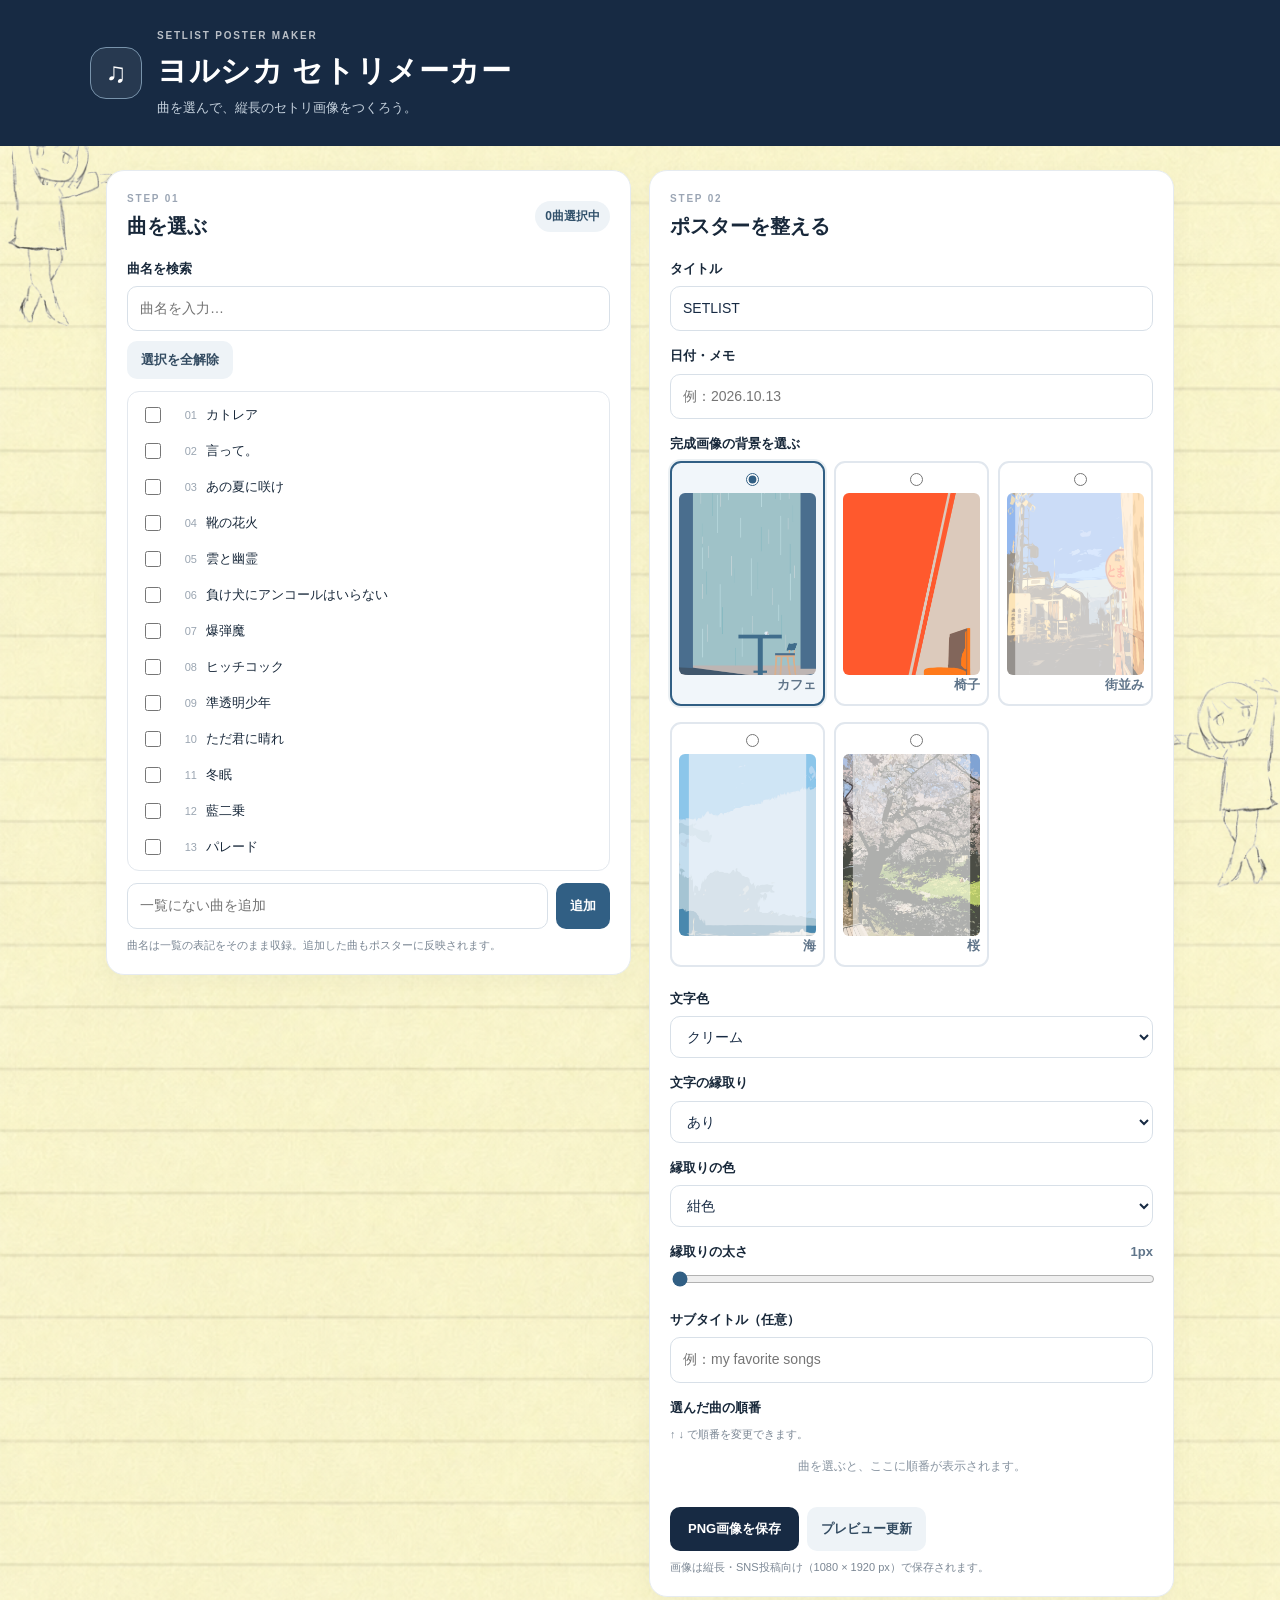
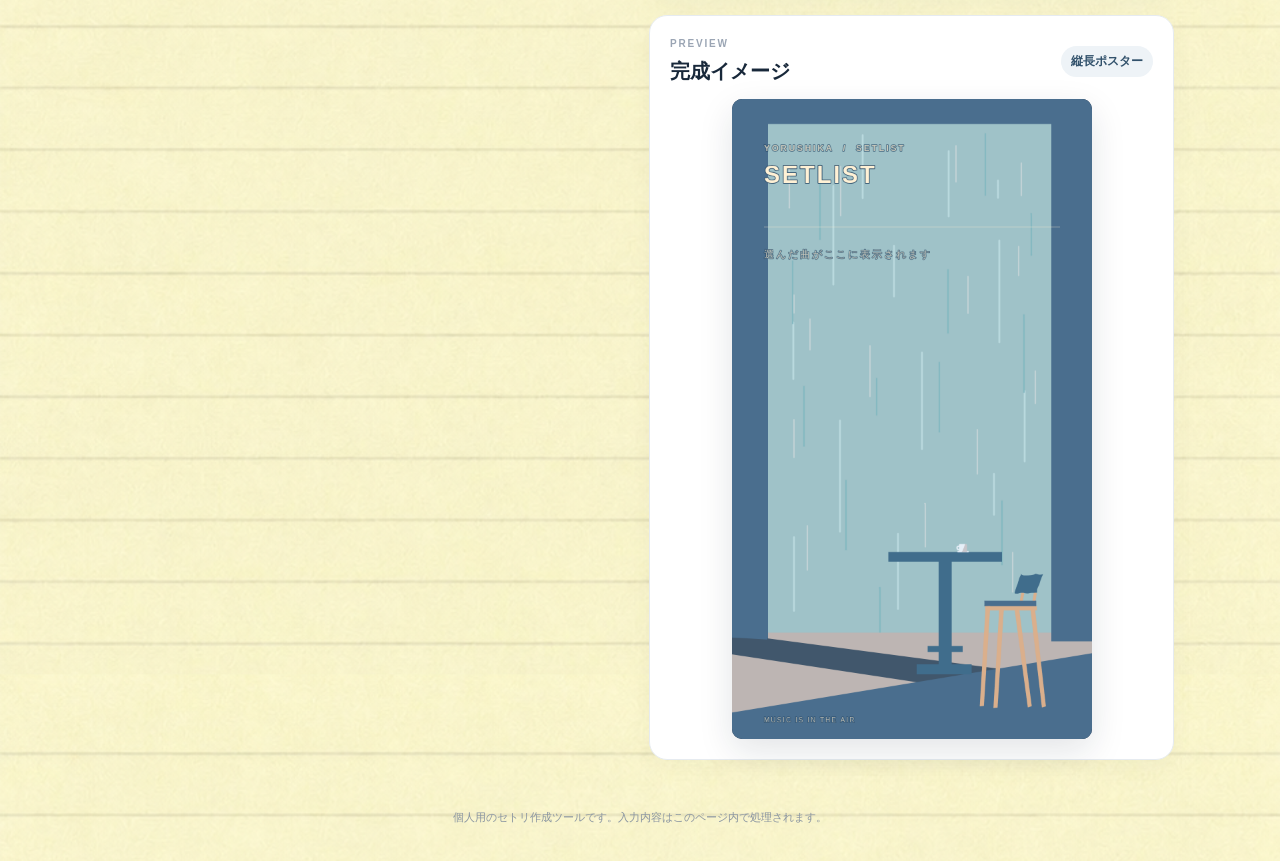
==== index.html @ e135fb24 "Add files via upload" ====
<!doctype html>
<html lang="ja">
<head>
<meta charset="utf-8">
<meta name="viewport" content="width=device-width, initial-scale=1">
<meta name="theme-color" content="#172a43">
<title>ヨルシカ セトリメーカー</title>
<link rel="stylesheet" href="style.css">
</head>
<body>
<header class="top">
  <div class="brandmark">♫</div>
  <div><p class="eyebrow">SETLIST POSTER MAKER</p><h1>ヨルシカ セトリメーカー</h1><p class="sub">曲を選んで、縦長のセトリ画像をつくろう。</p></div>
</header>
<main>
  <section class="panel songs-panel">
    <div class="section-head"><div><p class="eyebrow">STEP 01</p><h2>曲を選ぶ</h2></div><span id="countBadge" class="count">0曲選択中</span></div>
    <label class="search-label" for="search">曲名を検索</label>
    <input id="search" type="search" placeholder="曲名を入力…" autocomplete="off">
    <div class="quick-actions"><button id="clearAll" class="btn light">選択を全解除</button></div>
    <div id="songList" class="song-list" aria-label="曲一覧"></div>
    <div class="add-row"><input id="customSong" type="text" placeholder="一覧にない曲を追加"><button id="addSong" class="btn">追加</button></div>
    <p class="hint">曲名は一覧の表記をそのまま収録。追加した曲もポスターに反映されます。</p>
  </section>

  <section class="panel editor-panel">
    <div class="section-head"><div><p class="eyebrow">STEP 02</p><h2>ポスターを整える</h2></div></div>
    <div class="field"><label for="posterTitle">タイトル</label><input id="posterTitle" type="text" value="SETLIST"></div>
    <div class="field"><label for="posterDate">日付・メモ</label><input id="posterDate" type="text" placeholder="例：2026.10.13"></div>
    <div class="field"><label>完成画像の背景を選ぶ</label><div class="background-options" id="backgroundOptions">
      <label class="background-option selected"><input type="radio" name="posterBackground" value="cafe" checked><img src="bg-cafe.png" alt="カフェの背景"><span>カフェ</span></label>
      <label class="background-option"><input type="radio" name="posterBackground" value="chair"><img src="bg-chair.png" alt="椅子の背景"><span>椅子</span></label>
      <label class="background-option"><input type="radio" name="posterBackground" value="town"><img src="bg-town.png" alt="街並みの背景"><span>街並み</span></label>
      <label class="background-option"><input type="radio" name="posterBackground" value="sea"><img src="bg-sea.png" alt="海の背景"><span>海</span></label>
      <label class="background-option"><input type="radio" name="posterBackground" value="sakura"><img src="bg-sakura.png" alt="桜の背景"><span>桜</span></label>
    </div></div>
    <div class="field"><label for="textColor">文字色</label><select id="textColor"><option value="dark">濃紺</option><option value="light">白</option><option value="cream" selected>クリーム</option><option value="pink">淡いピンク</option></select></div>
    <div class="field"><label for="outlineEnabled">文字の縁取り</label><select id="outlineEnabled"><option value="on" selected>あり</option><option value="off">なし</option></select></div>
    <div class="field"><label for="outlineColor">縁取りの色</label><select id="outlineColor"><option value="navy" selected>紺色</option><option value="white">白</option><option value="black">黒</option></select></div>
    <div class="field"><label for="outlineWidth">縁取りの太さ <span id="outlineWidthValue">1px</span></label><input id="outlineWidth" type="range" min="1" max="5" step="1" value="1"></div>
    <div class="field"><label for="subtitle">サブタイトル（任意）</label><input id="subtitle" type="text" placeholder="例：my favorite songs"></div>
    <div class="field"><label>選んだ曲の順番</label><p class="hint">↑ ↓ で順番を変更できます。</p><div id="selectedList" class="selected-list"></div></div>
    <div class="export-row"><button id="download" class="btn primary">PNG画像を保存</button><button id="refresh" class="btn light">プレビュー更新</button></div>
    <p class="hint">画像は縦長・SNS投稿向け（1080 × 1920 px）で保存されます。</p>
  </section>

  <section class="preview-section">
    <div class="preview-heading"><div><p class="eyebrow">PREVIEW</p><h2>完成イメージ</h2></div><span class="preview-note">縦長ポスター</span></div>
    <div class="poster-wrap"><canvas id="poster" width="540" height="960" aria-label="セトリポスターのプレビュー"></canvas></div>
  </section>
</main>
<footer>個人用のセトリ作成ツールです。入力内容はこのページ内で処理されます。</footer>
<script src="app.js"></script>
</body>
</html>
---- style.css ----
*{box-sizing:border-box} :root{color-scheme:light;--ink:#18283a;--muted:#6d7887;--line:#e1e7ee;--paper:#fff;--accent:#315f84;--soft:#f2f6f9}body{margin:0;background:#f7f3d8 url("notebook-background.png") center top / 100% auto repeat-y;color:var(--ink);font-family:-apple-system,BlinkMacSystemFont,"Segoe UI","Noto Sans JP",sans-serif;line-height:1.55}body::before{content:"";position:fixed;top:108px;left:0;width:clamp(76px,12vw,132px);aspect-ratio:576/995;background:url("ite-l-top-left.png") left top/100% auto no-repeat;opacity:.78;pointer-events:none;z-index:0}body::after{content:"";position:fixed;right:0;bottom:0;width:clamp(76px,12vw,132px);aspect-ratio:576/995;background:url("ite-r-bottom-right.png") right bottom/100% auto no-repeat;opacity:.78;pointer-events:none;z-index:0}body>.top,body>main,body>footer{position:relative;z-index:1}.top{display:flex;align-items:center;gap:15px;padding:28px max(20px,calc((100vw - 1100px)/2));background:#172a43;color:#fff}.brandmark{display:grid;place-items:center;width:52px;height:52px;flex:none;border:1px solid #7893ab;border-radius:16px;font-size:28px;background:#ffffff12}.eyebrow{font-size:10px;letter-spacing:.18em;font-weight:800;margin:0 0 4px;opacity:.7}.top h1{font-size:clamp(20px,4vw,30px);margin:0;letter-spacing:.02em}.sub{margin:4px 0 0;color:#c7d3df;font-size:13px}main{max-width:1100px;margin:24px auto;padding:0 16px;display:grid;grid-template-columns:minmax(0,1fr) minmax(0,1fr);gap:18px;align-items:start}.panel,.preview-section{background:#fff;border:1px solid #e6ebf0;border-radius:18px;padding:20px;box-shadow:0 6px 24px #1a35500a}.songs-panel{grid-row:span 2}.section-head,.preview-heading{display:flex;justify-content:space-between;align-items:center;gap:10px;margin-bottom:17px}.section-head h2,.preview-heading h2{font-size:20px;margin:0}.section-head .eyebrow,.preview-heading .eyebrow{color:#718095}.count,.preview-note{background:#eef3f7;color:#31516b;border-radius:999px;padding:6px 10px;font-size:12px;font-weight:700;white-space:nowrap}.search-label,.field label{display:block;font-size:13px;font-weight:700;margin:0 0 7px}.field{margin-bottom:15px}.field input,.field select,.search-label+input,.add-row input{width:100%;min-width:0;padding:11px 12px;border:1px solid #d8e0e8;border-radius:10px;background:#fff;color:#172a43;font:inherit;font-size:14px;outline:none}.field input:focus,.field select:focus,input:focus{border-color:#6c94b5;box-shadow:0 0 0 3px #5c8db51a}.quick-actions{display:flex;gap:8px;margin:10px 0 12px}.btn{border:0;border-radius:10px;background:#315f84;color:#fff;padding:10px 14px;font-weight:750;font-size:13px;cursor:pointer;transition:transform .12s,opacity .12s}.btn:hover{opacity:.88}.btn:active{transform:scale(.98)}.btn.light{background:#eef3f7;color:#334b61}.btn.primary{background:#172a43;padding:13px 18px}.song-list{height:480px;overflow:auto;border:1px solid #e3e8ee;border-radius:12px;padding:5px}.song-item{display:flex;align-items:center;gap:9px;padding:7px 8px;border-radius:8px;font-size:13px}.song-item:hover{background:#f5f8fa}.song-item input{accent-color:#315f84;width:16px;height:16px;flex:none}.song-item .num{color:#9aa5b1;font-size:11px;min-width:24px;text-align:right;font-variant-numeric:tabular-nums}.song-item .name{overflow-wrap:anywhere}.add-row{display:flex;gap:8px;margin-top:12px}.add-row input{flex:1}.hint{color:#7b8794;font-size:11px;margin:8px 0 0}.two-col{display:grid;grid-template-columns:1fr 1fr;gap:12px}.field input[type=range]{padding:0;accent-color:#315f84;box-shadow:none;border:0}.field label span{float:right;color:#60758a;font-weight:600}.selected-list{display:flex;flex-direction:column;gap:6px;max-height:290px;overflow:auto}.selected-item{display:flex;align-items:center;gap:7px;border:1px solid #e4e9ef;border-radius:9px;padding:7px 8px;font-size:12px}.selected-item .selected-name{flex:1;min-width:0;overflow-wrap:anywhere}.selected-item .move{border:0;background:#eef3f7;color:#36526b;border-radius:6px;padding:4px 7px;cursor:pointer}.selected-item .remove{border:0;background:#fff0f0;color:#9a4141;border-radius:6px;padding:4px 7px;cursor:pointer}.empty{padding:14px;text-align:center;color:#8793a0;font-size:12px}.export-row{display:flex;gap:8px;flex-wrap:wrap;margin-top:18px}.preview-section{grid-column:2}.preview-heading{margin-bottom:12px}.poster-wrap{max-width:360px;margin:0 auto;border-radius:10px;overflow:hidden;box-shadow:0 12px 35px #0d20301e;background:#182a41}.poster-wrap canvas{display:block;width:100%;height:auto}footer{text-align:center;padding:25px 16px 35px;color:#8a95a1;font-size:11px}@media(max-width:760px){.top{padding:22px 18px}.brandmark{width:44px;height:44px;border-radius:13px}main{grid-template-columns:1fr;margin:14px auto;padding:0 10px;gap:12px}.songs-panel{grid-row:auto}.preview-section{grid-column:1;grid-row:auto}.panel,.preview-section{padding:16px;border-radius:15px}.song-list{height:390px}.two-col{gap:8px}.section-head h2,.preview-heading h2{font-size:18px}.poster-wrap{max-width:330px}}@media(min-width:761px){.songs-panel{position:relative}}.background-options{display:grid;grid-template-columns:repeat(3,minmax(0,1fr));gap:9px}.background-option{display:flex;flex-direction:column;gap:7px;align-items:center;padding:7px;border:2px solid #e1e7ee;border-radius:11px;background:#fff;cursor:pointer;font-size:12px;font-weight:700;color:#41566a}.background-option.selected{border-color:#315f84;background:#f1f6fa;box-shadow:0 0 0 2px #315f8418}.background-option input{accent-color:#315f84}.background-option img{display:block;width:100%;aspect-ratio:3/4;object-fit:cover;border-radius:6px}.background-option span{padding-bottom:2px}@media(max-width:420px){.background-options{grid-template-columns:repeat(2,minmax(0,1fr))}}
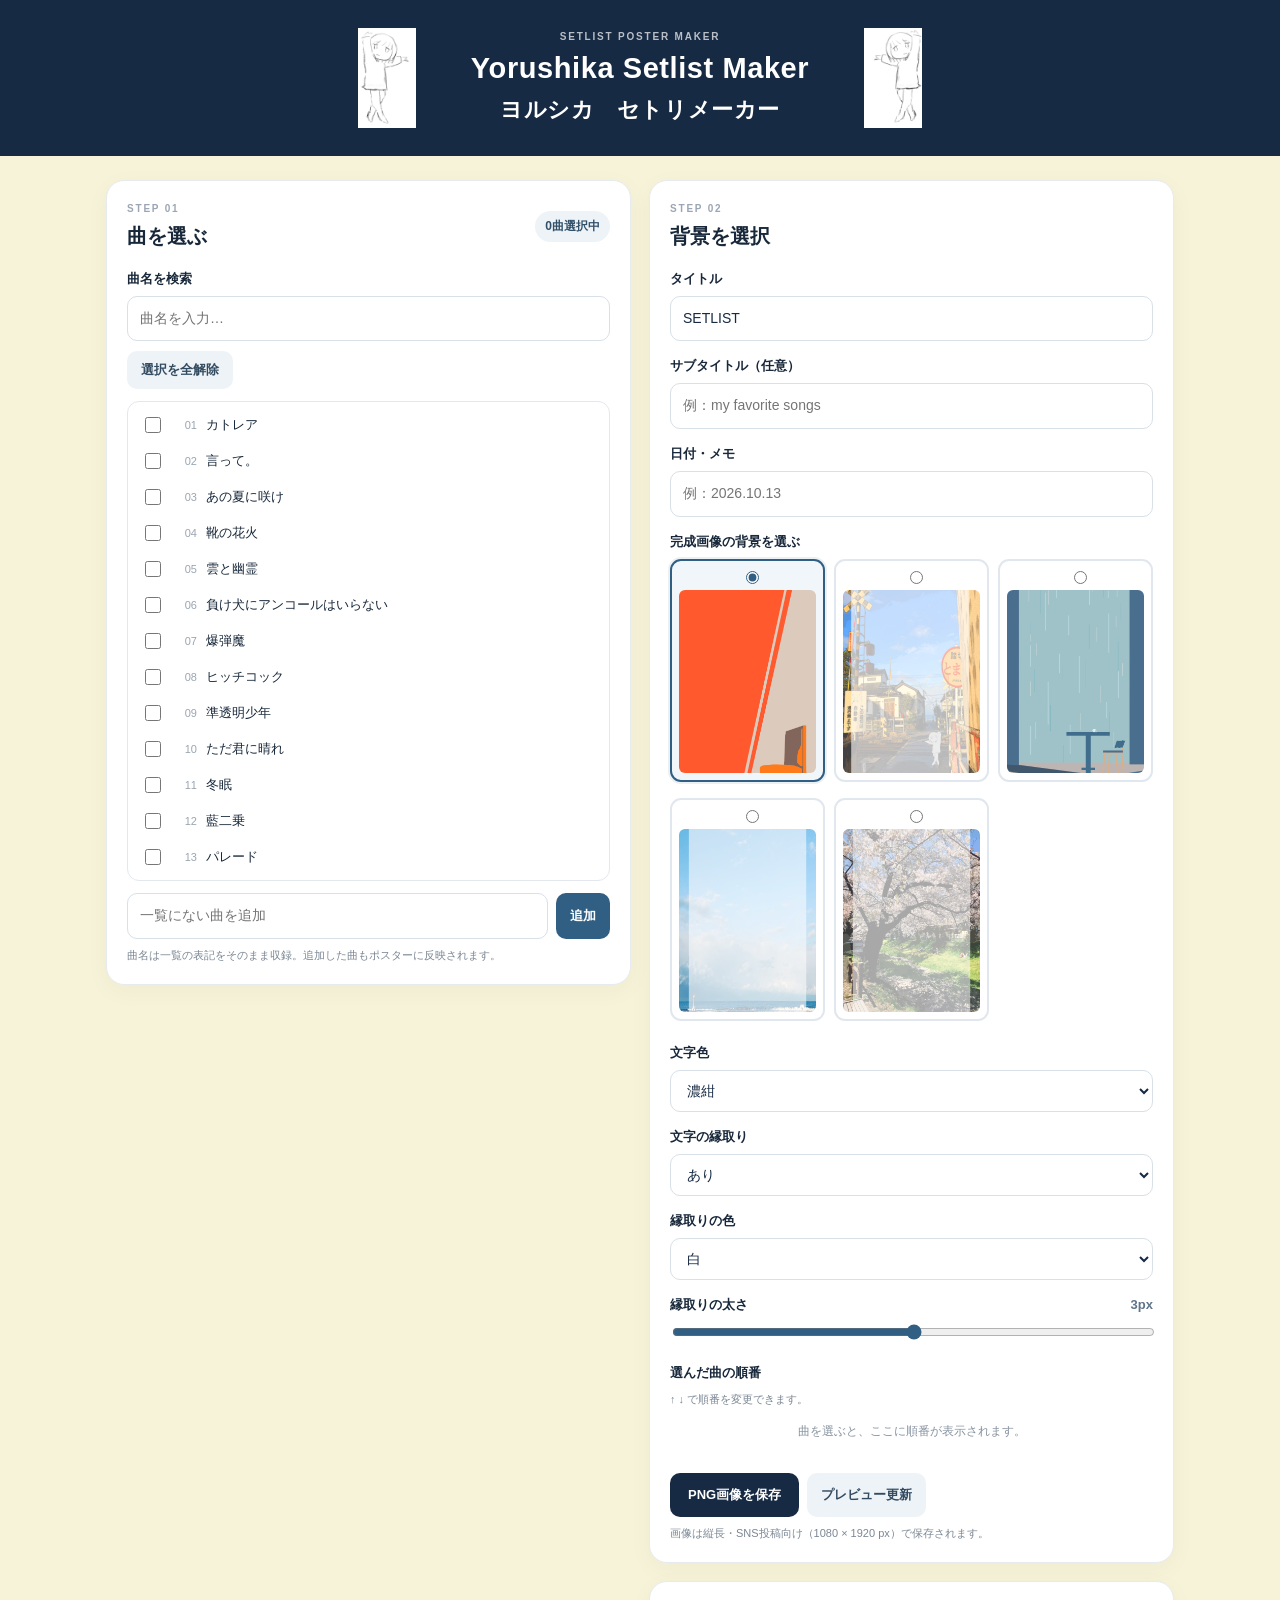
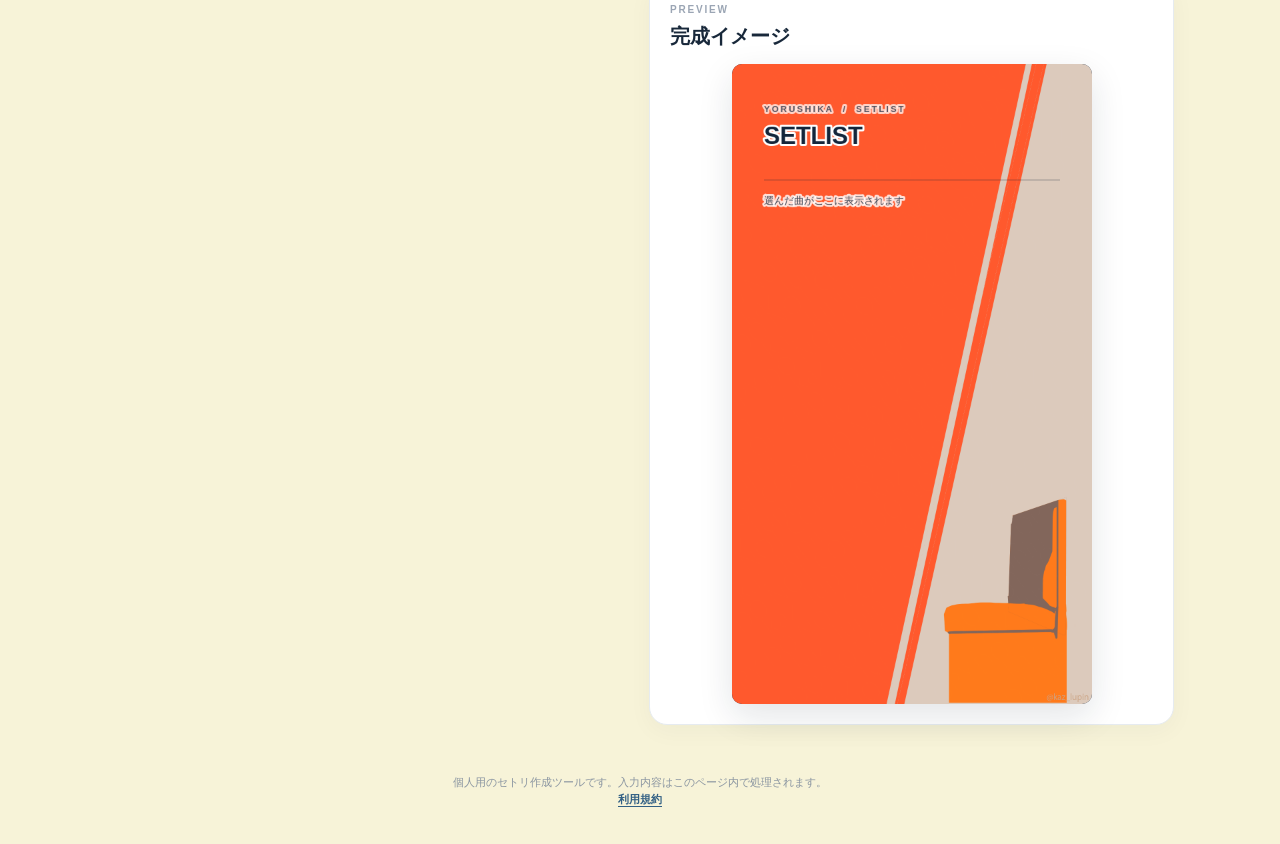
==== commit 32277aa0: "Add files via upload" ====
--- a/index.html
+++ b/index.html
@@ -4,13 +4,14 @@
 <meta charset="utf-8">
 <meta name="viewport" content="width=device-width, initial-scale=1">
 <meta name="theme-color" content="#172a43">
-<title>ヨルシカ セトリメーカー</title>
+<title>Yorushika Setlist Maker | ヨルシカ セトリメーカー</title>
 <link rel="stylesheet" href="style.css">
 </head>
 <body>
 <header class="top">
-  <div class="brandmark">♫</div>
-  <div><p class="eyebrow">SETLIST POSTER MAKER</p><h1>ヨルシカ セトリメーカー</h1><p class="sub">曲を選んで、縦長のセトリ画像をつくろう。</p></div>
+  <img class="title-decoration title-left" src="ite_l.png" alt="">
+  <div class="title-copy"><p class="eyebrow">SETLIST POSTER MAKER</p><h1>Yorushika Setlist Maker<br><span>ヨルシカ　セトリメーカー</span></h1></div>
+  <img class="title-decoration title-right" src="ite_r.png" alt="">
 </header>
 <main>
   <section class="panel songs-panel">
@@ -24,32 +25,32 @@
   </section>
 
   <section class="panel editor-panel">
-    <div class="section-head"><div><p class="eyebrow">STEP 02</p><h2>ポスターを整える</h2></div></div>
+    <div class="section-head"><div><p class="eyebrow">STEP 02</p><h2>背景を選択</h2></div></div>
     <div class="field"><label for="posterTitle">タイトル</label><input id="posterTitle" type="text" value="SETLIST"></div>
+    <div class="field"><label for="subtitle">サブタイトル（任意）</label><input id="subtitle" type="text" placeholder="例：my favorite songs"></div>
     <div class="field"><label for="posterDate">日付・メモ</label><input id="posterDate" type="text" placeholder="例：2026.10.13"></div>
     <div class="field"><label>完成画像の背景を選ぶ</label><div class="background-options" id="backgroundOptions">
-      <label class="background-option selected"><input type="radio" name="posterBackground" value="cafe" checked><img src="bg-cafe.png" alt="カフェの背景"><span>カフェ</span></label>
-      <label class="background-option"><input type="radio" name="posterBackground" value="chair"><img src="bg-chair.png" alt="椅子の背景"><span>椅子</span></label>
-      <label class="background-option"><input type="radio" name="posterBackground" value="town"><img src="bg-town.png" alt="街並みの背景"><span>街並み</span></label>
-      <label class="background-option"><input type="radio" name="posterBackground" value="sea"><img src="bg-sea.png" alt="海の背景"><span>海</span></label>
-      <label class="background-option"><input type="radio" name="posterBackground" value="sakura"><img src="bg-sakura.png" alt="桜の背景"><span>桜</span></label>
+      <label class="background-option selected"><input type="radio" name="posterBackground" value="cafe" checked><img src="oreng.png" alt="背景1"></label>
+      <label class="background-option"><input type="radio" name="posterBackground" value="chair"><img src="fumi.png" alt="背景2"></label>
+      <label class="background-option"><input type="radio" name="posterBackground" value="town"><img src="ame.png" alt="背景3"></label>
+      <label class="background-option"><input type="radio" name="posterBackground" value="sea"><img src="umi.png" alt="背景4"></label>
+      <label class="background-option"><input type="radio" name="posterBackground" value="sakura"><img src="sakura.png" alt="背景5"></label>
     </div></div>
-    <div class="field"><label for="textColor">文字色</label><select id="textColor"><option value="dark">濃紺</option><option value="light">白</option><option value="cream" selected>クリーム</option><option value="pink">淡いピンク</option></select></div>
+    <div class="field"><label for="textColor">文字色</label><select id="textColor"><option value="dark" selected>濃紺</option><option value="light">白</option><option value="cream">クリーム</option><option value="pink">淡いピンク</option></select></div>
     <div class="field"><label for="outlineEnabled">文字の縁取り</label><select id="outlineEnabled"><option value="on" selected>あり</option><option value="off">なし</option></select></div>
-    <div class="field"><label for="outlineColor">縁取りの色</label><select id="outlineColor"><option value="navy" selected>紺色</option><option value="white">白</option><option value="black">黒</option></select></div>
-    <div class="field"><label for="outlineWidth">縁取りの太さ <span id="outlineWidthValue">1px</span></label><input id="outlineWidth" type="range" min="1" max="5" step="1" value="1"></div>
-    <div class="field"><label for="subtitle">サブタイトル（任意）</label><input id="subtitle" type="text" placeholder="例：my favorite songs"></div>
+    <div class="field"><label for="outlineColor">縁取りの色</label><select id="outlineColor"><option value="navy">紺色</option><option value="white" selected>白</option><option value="black">黒</option></select></div>
+    <div class="field"><label for="outlineWidth">縁取りの太さ <span id="outlineWidthValue">3px</span></label><input id="outlineWidth" type="range" min="1" max="5" step="1" value="3"></div>
     <div class="field"><label>選んだ曲の順番</label><p class="hint">↑ ↓ で順番を変更できます。</p><div id="selectedList" class="selected-list"></div></div>
     <div class="export-row"><button id="download" class="btn primary">PNG画像を保存</button><button id="refresh" class="btn light">プレビュー更新</button></div>
     <p class="hint">画像は縦長・SNS投稿向け（1080 × 1920 px）で保存されます。</p>
   </section>
 
   <section class="preview-section">
-    <div class="preview-heading"><div><p class="eyebrow">PREVIEW</p><h2>完成イメージ</h2></div><span class="preview-note">縦長ポスター</span></div>
+    <div class="preview-heading"><div><p class="eyebrow">PREVIEW</p><h2>完成イメージ</h2></div></div>
     <div class="poster-wrap"><canvas id="poster" width="540" height="960" aria-label="セトリポスターのプレビュー"></canvas></div>
   </section>
 </main>
-<footer>個人用のセトリ作成ツールです。入力内容はこのページ内で処理されます。</footer>
+<footer>個人用のセトリ作成ツールです。入力内容はこのページ内で処理されます。<br><a href="terms.html">利用規約</a></footer>
 <script src="app.js"></script>
 </body>
 </html>
--- a/style.css
+++ b/style.css
@@ -1 +1,15 @@
 *{box-sizing:border-box} :root{color-scheme:light;--ink:#18283a;--muted:#6d7887;--line:#e1e7ee;--paper:#fff;--accent:#315f84;--soft:#f2f6f9}body{margin:0;background:#f7f3d8 url("notebook-background.png") center top / 100% auto repeat-y;color:var(--ink);font-family:-apple-system,BlinkMacSystemFont,"Segoe UI","Noto Sans JP",sans-serif;line-height:1.55}body::before{content:"";position:fixed;top:108px;left:0;width:clamp(76px,12vw,132px);aspect-ratio:576/995;background:url("ite-l-top-left.png") left top/100% auto no-repeat;opacity:.78;pointer-events:none;z-index:0}body::after{content:"";position:fixed;right:0;bottom:0;width:clamp(76px,12vw,132px);aspect-ratio:576/995;background:url("ite-r-bottom-right.png") right bottom/100% auto no-repeat;opacity:.78;pointer-events:none;z-index:0}body>.top,body>main,body>footer{position:relative;z-index:1}.top{display:flex;align-items:center;gap:15px;padding:28px max(20px,calc((100vw - 1100px)/2));background:#172a43;color:#fff}.brandmark{display:grid;place-items:center;width:52px;height:52px;flex:none;border:1px solid #7893ab;border-radius:16px;font-size:28px;background:#ffffff12}.eyebrow{font-size:10px;letter-spacing:.18em;font-weight:800;margin:0 0 4px;opacity:.7}.top h1{font-size:clamp(20px,4vw,30px);margin:0;letter-spacing:.02em}.sub{margin:4px 0 0;color:#c7d3df;font-size:13px}main{max-width:1100px;margin:24px auto;padding:0 16px;display:grid;grid-template-columns:minmax(0,1fr) minmax(0,1fr);gap:18px;align-items:start}.panel,.preview-section{background:#fff;border:1px solid #e6ebf0;border-radius:18px;padding:20px;box-shadow:0 6px 24px #1a35500a}.songs-panel{grid-row:span 2}.section-head,.preview-heading{display:flex;justify-content:space-between;align-items:center;gap:10px;margin-bottom:17px}.section-head h2,.preview-heading h2{font-size:20px;margin:0}.section-head .eyebrow,.preview-heading .eyebrow{color:#718095}.count,.preview-note{background:#eef3f7;color:#31516b;border-radius:999px;padding:6px 10px;font-size:12px;font-weight:700;white-space:nowrap}.search-label,.field label{display:block;font-size:13px;font-weight:700;margin:0 0 7px}.field{margin-bottom:15px}.field input,.field select,.search-label+input,.add-row input{width:100%;min-width:0;padding:11px 12px;border:1px solid #d8e0e8;border-radius:10px;background:#fff;color:#172a43;font:inherit;font-size:14px;outline:none}.field input:focus,.field select:focus,input:focus{border-color:#6c94b5;box-shadow:0 0 0 3px #5c8db51a}.quick-actions{display:flex;gap:8px;margin:10px 0 12px}.btn{border:0;border-radius:10px;background:#315f84;color:#fff;padding:10px 14px;font-weight:750;font-size:13px;cursor:pointer;transition:transform .12s,opacity .12s}.btn:hover{opacity:.88}.btn:active{transform:scale(.98)}.btn.light{background:#eef3f7;color:#334b61}.btn.primary{background:#172a43;padding:13px 18px}.song-list{height:480px;overflow:auto;border:1px solid #e3e8ee;border-radius:12px;padding:5px}.song-item{display:flex;align-items:center;gap:9px;padding:7px 8px;border-radius:8px;font-size:13px}.song-item:hover{background:#f5f8fa}.song-item input{accent-color:#315f84;width:16px;height:16px;flex:none}.song-item .num{color:#9aa5b1;font-size:11px;min-width:24px;text-align:right;font-variant-numeric:tabular-nums}.song-item .name{overflow-wrap:anywhere}.add-row{display:flex;gap:8px;margin-top:12px}.add-row input{flex:1}.hint{color:#7b8794;font-size:11px;margin:8px 0 0}.two-col{display:grid;grid-template-columns:1fr 1fr;gap:12px}.field input[type=range]{padding:0;accent-color:#315f84;box-shadow:none;border:0}.field label span{float:right;color:#60758a;font-weight:600}.selected-list{display:flex;flex-direction:column;gap:6px;max-height:290px;overflow:auto}.selected-item{display:flex;align-items:center;gap:7px;border:1px solid #e4e9ef;border-radius:9px;padding:7px 8px;font-size:12px}.selected-item .selected-name{flex:1;min-width:0;overflow-wrap:anywhere}.selected-item .move{border:0;background:#eef3f7;color:#36526b;border-radius:6px;padding:4px 7px;cursor:pointer}.selected-item .remove{border:0;background:#fff0f0;color:#9a4141;border-radius:6px;padding:4px 7px;cursor:pointer}.empty{padding:14px;text-align:center;color:#8793a0;font-size:12px}.export-row{display:flex;gap:8px;flex-wrap:wrap;margin-top:18px}.preview-section{grid-column:2}.preview-heading{margin-bottom:12px}.poster-wrap{max-width:360px;margin:0 auto;border-radius:10px;overflow:hidden;box-shadow:0 12px 35px #0d20301e;background:#182a41}.poster-wrap canvas{display:block;width:100%;height:auto}footer{text-align:center;padding:25px 16px 35px;color:#8a95a1;font-size:11px}@media(max-width:760px){.top{padding:22px 18px}.brandmark{width:44px;height:44px;border-radius:13px}main{grid-template-columns:1fr;margin:14px auto;padding:0 10px;gap:12px}.songs-panel{grid-row:auto}.preview-section{grid-column:1;grid-row:auto}.panel,.preview-section{padding:16px;border-radius:15px}.song-list{height:390px}.two-col{gap:8px}.section-head h2,.preview-heading h2{font-size:18px}.poster-wrap{max-width:330px}}@media(min-width:761px){.songs-panel{position:relative}}.background-options{display:grid;grid-template-columns:repeat(3,minmax(0,1fr));gap:9px}.background-option{display:flex;flex-direction:column;gap:7px;align-items:center;padding:7px;border:2px solid #e1e7ee;border-radius:11px;background:#fff;cursor:pointer;font-size:12px;font-weight:700;color:#41566a}.background-option.selected{border-color:#315f84;background:#f1f6fa;box-shadow:0 0 0 2px #315f8418}.background-option input{accent-color:#315f84}.background-option img{display:block;width:100%;aspect-ratio:3/4;object-fit:cover;border-radius:6px}.background-option span{padding-bottom:2px}@media(max-width:420px){.background-options{grid-template-columns:repeat(2,minmax(0,1fr))}}
+/* Requested title and decorative assets */
+body{background:#f7f3d8}
+body::before,body::after{content:none}
+.top{justify-content:center;gap:clamp(10px,3vw,34px);min-height:130px}
+.title-copy{text-align:center;min-width:0}
+.top h1{line-height:1.35;font-size:clamp(18px,3.3vw,29px)}
+.top h1 span{font-size:.76em;font-weight:600}
+.title-decoration{display:block;width:clamp(54px,9vw,100px);height:clamp(54px,9vw,100px);object-fit:contain;flex:none}
+.title-left{order:0}.title-copy{order:1}.title-right{order:2}
+.background-option img{aspect-ratio:3/4}
+.background-option{justify-content:center;gap:0}
+.background-option span{display:none}
+footer a{color:#315f84;font-weight:700;text-underline-offset:3px}
+@media(max-width:420px){.top{gap:8px;padding:18px 10px}.title-decoration{width:42px;height:42px}.top h1{font-size:16px}.top h1 span{font-size:12px}}
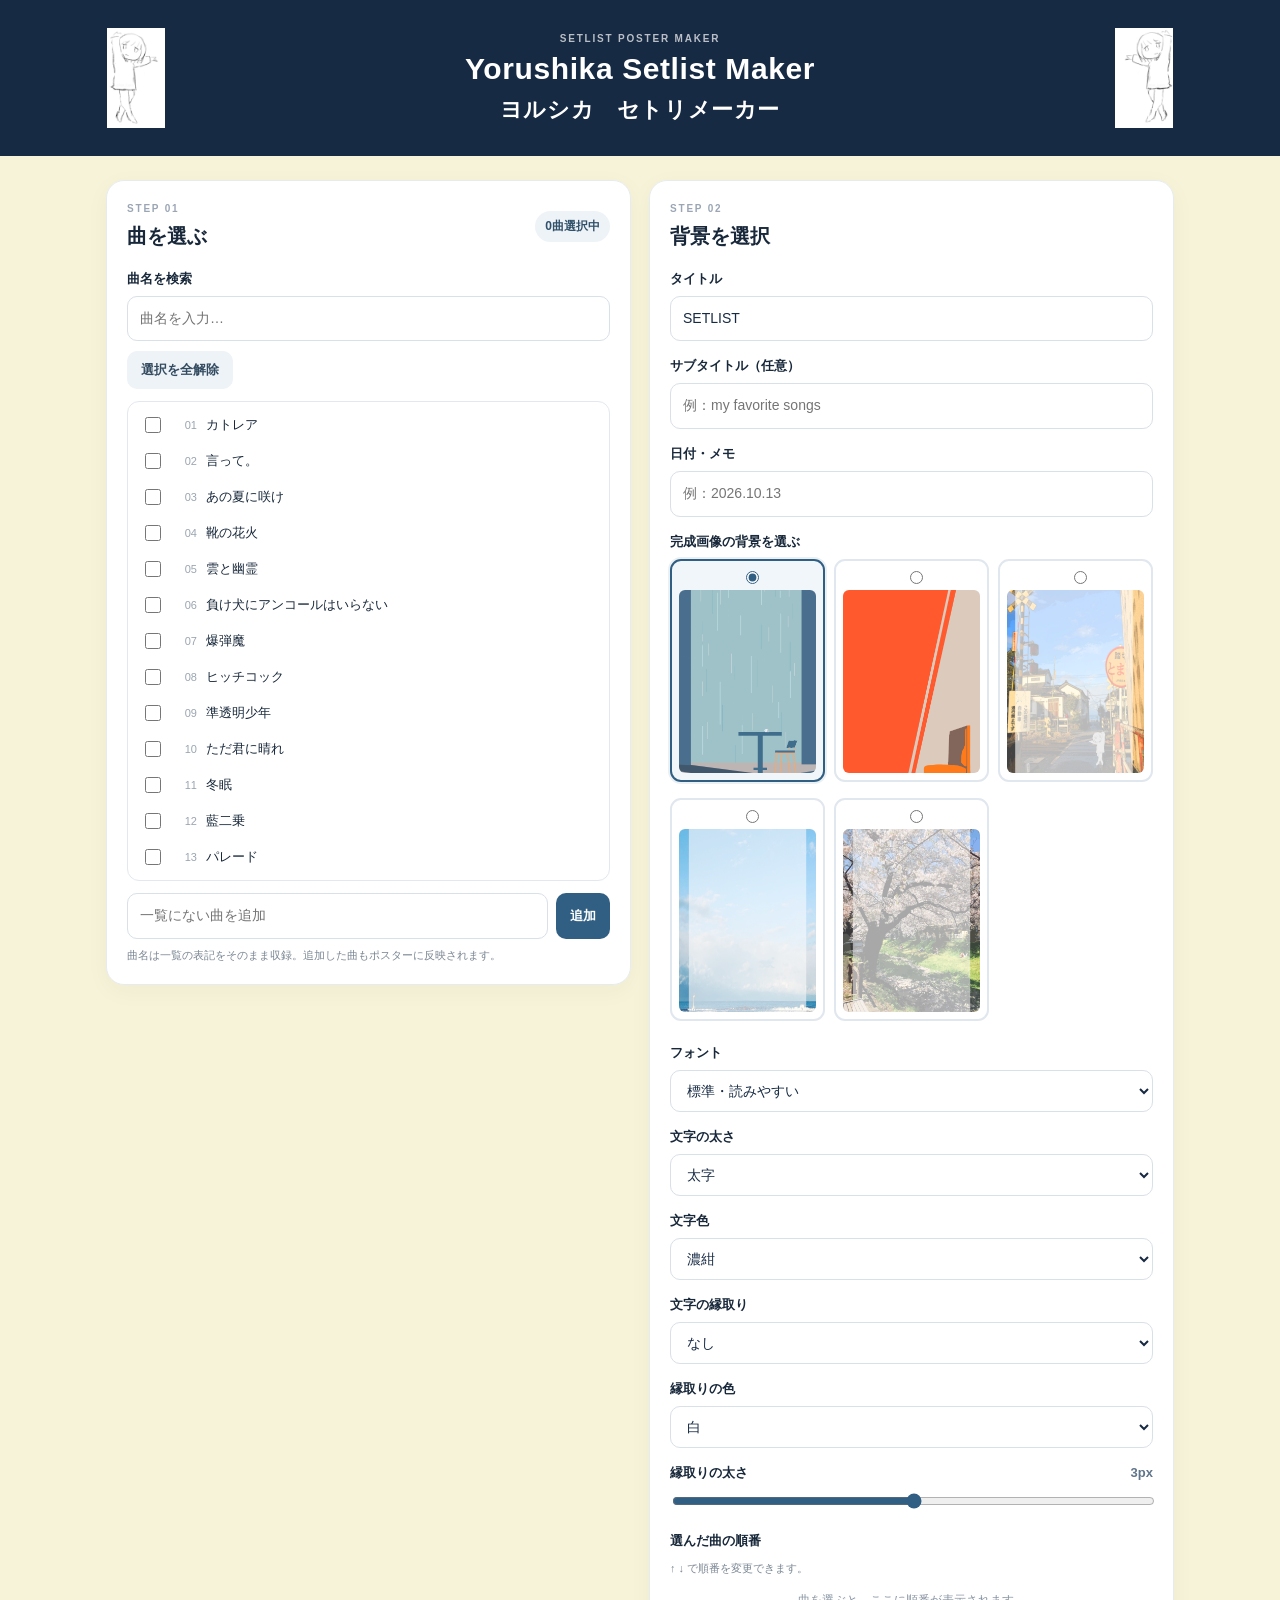
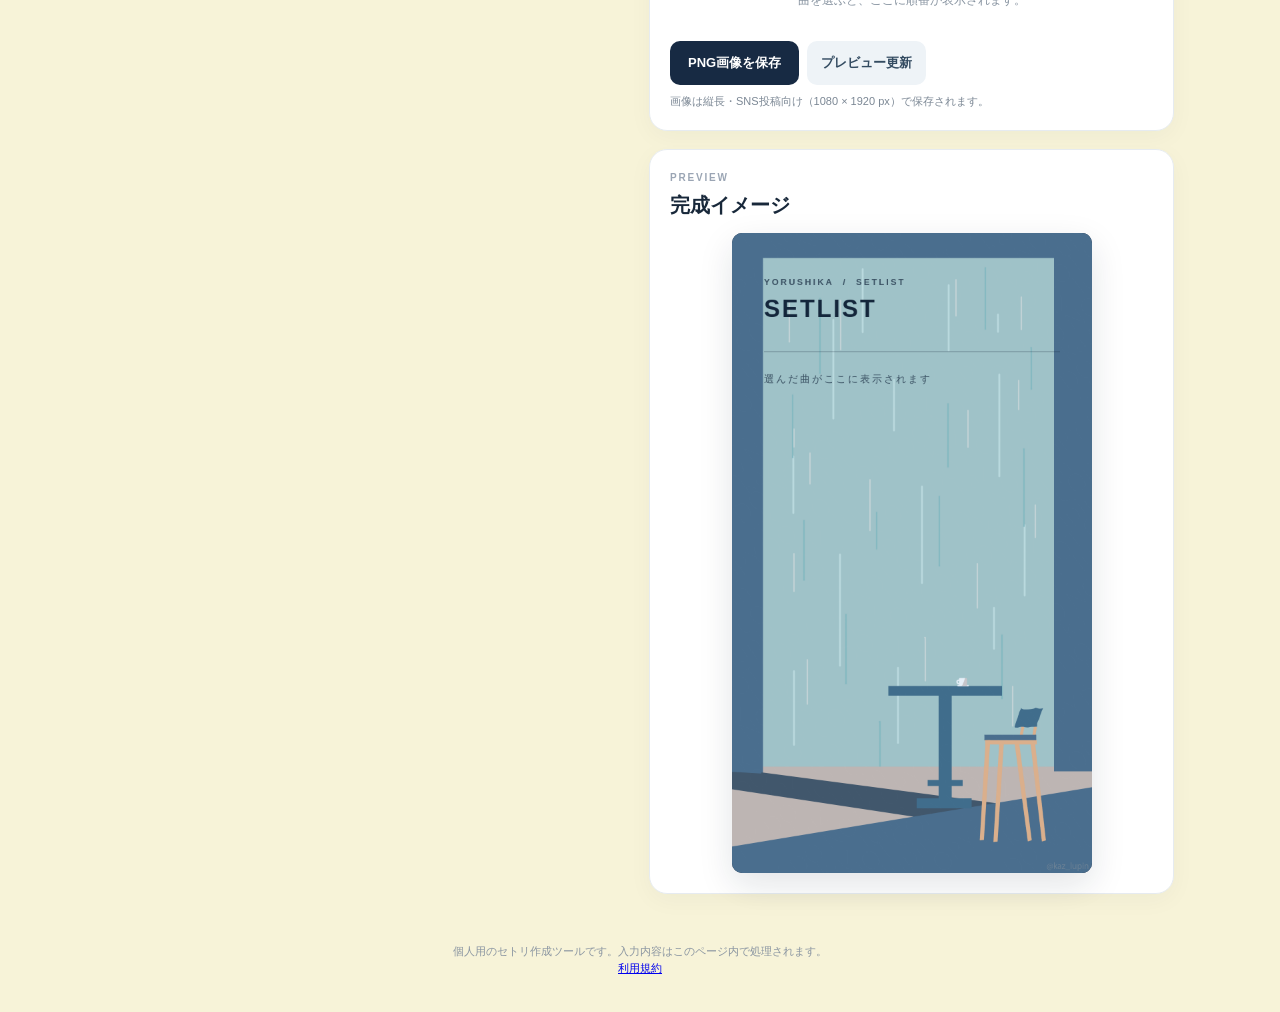
==== commit 7b04b88e: "Add files via upload" ====
--- a/index.html
+++ b/index.html
@@ -30,14 +30,16 @@
     <div class="field"><label for="subtitle">サブタイトル（任意）</label><input id="subtitle" type="text" placeholder="例：my favorite songs"></div>
     <div class="field"><label for="posterDate">日付・メモ</label><input id="posterDate" type="text" placeholder="例：2026.10.13"></div>
     <div class="field"><label>完成画像の背景を選ぶ</label><div class="background-options" id="backgroundOptions">
-      <label class="background-option selected"><input type="radio" name="posterBackground" value="cafe" checked><img src="oreng.png" alt="背景1"></label>
-      <label class="background-option"><input type="radio" name="posterBackground" value="chair"><img src="fumi.png" alt="背景2"></label>
-      <label class="background-option"><input type="radio" name="posterBackground" value="town"><img src="ame.png" alt="背景3"></label>
-      <label class="background-option"><input type="radio" name="posterBackground" value="sea"><img src="umi.png" alt="背景4"></label>
+      <label class="background-option selected"><input type="radio" name="posterBackground" value="ame" checked><img src="ame.png" alt="背景1"></label>
+      <label class="background-option"><input type="radio" name="posterBackground" value="orange"><img src="oreng.png" alt="背景2"></label>
+      <label class="background-option"><input type="radio" name="posterBackground" value="fumi"><img src="fumi.png" alt="背景3"></label>
+      <label class="background-option"><input type="radio" name="posterBackground" value="umi"><img src="umi.png" alt="背景4"></label>
       <label class="background-option"><input type="radio" name="posterBackground" value="sakura"><img src="sakura.png" alt="背景5"></label>
     </div></div>
+    <div class="field"><label for="fontFamily">フォント</label><select id="fontFamily"><option value="sans" selected>標準・読みやすい</option><option value="serif">明朝・細字</option><option value="rounded">丸ゴシック</option></select></div>
+    <div class="field"><label for="fontWeight">文字の太さ</label><select id="fontWeight"><option value="normal">細字</option><option value="bold" selected>太字</option></select></div>
     <div class="field"><label for="textColor">文字色</label><select id="textColor"><option value="dark" selected>濃紺</option><option value="light">白</option><option value="cream">クリーム</option><option value="pink">淡いピンク</option></select></div>
-    <div class="field"><label for="outlineEnabled">文字の縁取り</label><select id="outlineEnabled"><option value="on" selected>あり</option><option value="off">なし</option></select></div>
+    <div class="field"><label for="outlineEnabled">文字の縁取り</label><select id="outlineEnabled"><option value="on">あり</option><option value="off" selected>なし</option></select></div>
     <div class="field"><label for="outlineColor">縁取りの色</label><select id="outlineColor"><option value="navy">紺色</option><option value="white" selected>白</option><option value="black">黒</option></select></div>
     <div class="field"><label for="outlineWidth">縁取りの太さ <span id="outlineWidthValue">3px</span></label><input id="outlineWidth" type="range" min="1" max="5" step="1" value="3"></div>
     <div class="field"><label>選んだ曲の順番</label><p class="hint">↑ ↓ で順番を変更できます。</p><div id="selectedList" class="selected-list"></div></div>
--- a/style.css
+++ b/style.css
@@ -1,15 +1,3 @@
 *{box-sizing:border-box} :root{color-scheme:light;--ink:#18283a;--muted:#6d7887;--line:#e1e7ee;--paper:#fff;--accent:#315f84;--soft:#f2f6f9}body{margin:0;background:#f7f3d8 url("notebook-background.png") center top / 100% auto repeat-y;color:var(--ink);font-family:-apple-system,BlinkMacSystemFont,"Segoe UI","Noto Sans JP",sans-serif;line-height:1.55}body::before{content:"";position:fixed;top:108px;left:0;width:clamp(76px,12vw,132px);aspect-ratio:576/995;background:url("ite-l-top-left.png") left top/100% auto no-repeat;opacity:.78;pointer-events:none;z-index:0}body::after{content:"";position:fixed;right:0;bottom:0;width:clamp(76px,12vw,132px);aspect-ratio:576/995;background:url("ite-r-bottom-right.png") right bottom/100% auto no-repeat;opacity:.78;pointer-events:none;z-index:0}body>.top,body>main,body>footer{position:relative;z-index:1}.top{display:flex;align-items:center;gap:15px;padding:28px max(20px,calc((100vw - 1100px)/2));background:#172a43;color:#fff}.brandmark{display:grid;place-items:center;width:52px;height:52px;flex:none;border:1px solid #7893ab;border-radius:16px;font-size:28px;background:#ffffff12}.eyebrow{font-size:10px;letter-spacing:.18em;font-weight:800;margin:0 0 4px;opacity:.7}.top h1{font-size:clamp(20px,4vw,30px);margin:0;letter-spacing:.02em}.sub{margin:4px 0 0;color:#c7d3df;font-size:13px}main{max-width:1100px;margin:24px auto;padding:0 16px;display:grid;grid-template-columns:minmax(0,1fr) minmax(0,1fr);gap:18px;align-items:start}.panel,.preview-section{background:#fff;border:1px solid #e6ebf0;border-radius:18px;padding:20px;box-shadow:0 6px 24px #1a35500a}.songs-panel{grid-row:span 2}.section-head,.preview-heading{display:flex;justify-content:space-between;align-items:center;gap:10px;margin-bottom:17px}.section-head h2,.preview-heading h2{font-size:20px;margin:0}.section-head .eyebrow,.preview-heading .eyebrow{color:#718095}.count,.preview-note{background:#eef3f7;color:#31516b;border-radius:999px;padding:6px 10px;font-size:12px;font-weight:700;white-space:nowrap}.search-label,.field label{display:block;font-size:13px;font-weight:700;margin:0 0 7px}.field{margin-bottom:15px}.field input,.field select,.search-label+input,.add-row input{width:100%;min-width:0;padding:11px 12px;border:1px solid #d8e0e8;border-radius:10px;background:#fff;color:#172a43;font:inherit;font-size:14px;outline:none}.field input:focus,.field select:focus,input:focus{border-color:#6c94b5;box-shadow:0 0 0 3px #5c8db51a}.quick-actions{display:flex;gap:8px;margin:10px 0 12px}.btn{border:0;border-radius:10px;background:#315f84;color:#fff;padding:10px 14px;font-weight:750;font-size:13px;cursor:pointer;transition:transform .12s,opacity .12s}.btn:hover{opacity:.88}.btn:active{transform:scale(.98)}.btn.light{background:#eef3f7;color:#334b61}.btn.primary{background:#172a43;padding:13px 18px}.song-list{height:480px;overflow:auto;border:1px solid #e3e8ee;border-radius:12px;padding:5px}.song-item{display:flex;align-items:center;gap:9px;padding:7px 8px;border-radius:8px;font-size:13px}.song-item:hover{background:#f5f8fa}.song-item input{accent-color:#315f84;width:16px;height:16px;flex:none}.song-item .num{color:#9aa5b1;font-size:11px;min-width:24px;text-align:right;font-variant-numeric:tabular-nums}.song-item .name{overflow-wrap:anywhere}.add-row{display:flex;gap:8px;margin-top:12px}.add-row input{flex:1}.hint{color:#7b8794;font-size:11px;margin:8px 0 0}.two-col{display:grid;grid-template-columns:1fr 1fr;gap:12px}.field input[type=range]{padding:0;accent-color:#315f84;box-shadow:none;border:0}.field label span{float:right;color:#60758a;font-weight:600}.selected-list{display:flex;flex-direction:column;gap:6px;max-height:290px;overflow:auto}.selected-item{display:flex;align-items:center;gap:7px;border:1px solid #e4e9ef;border-radius:9px;padding:7px 8px;font-size:12px}.selected-item .selected-name{flex:1;min-width:0;overflow-wrap:anywhere}.selected-item .move{border:0;background:#eef3f7;color:#36526b;border-radius:6px;padding:4px 7px;cursor:pointer}.selected-item .remove{border:0;background:#fff0f0;color:#9a4141;border-radius:6px;padding:4px 7px;cursor:pointer}.empty{padding:14px;text-align:center;color:#8793a0;font-size:12px}.export-row{display:flex;gap:8px;flex-wrap:wrap;margin-top:18px}.preview-section{grid-column:2}.preview-heading{margin-bottom:12px}.poster-wrap{max-width:360px;margin:0 auto;border-radius:10px;overflow:hidden;box-shadow:0 12px 35px #0d20301e;background:#182a41}.poster-wrap canvas{display:block;width:100%;height:auto}footer{text-align:center;padding:25px 16px 35px;color:#8a95a1;font-size:11px}@media(max-width:760px){.top{padding:22px 18px}.brandmark{width:44px;height:44px;border-radius:13px}main{grid-template-columns:1fr;margin:14px auto;padding:0 10px;gap:12px}.songs-panel{grid-row:auto}.preview-section{grid-column:1;grid-row:auto}.panel,.preview-section{padding:16px;border-radius:15px}.song-list{height:390px}.two-col{gap:8px}.section-head h2,.preview-heading h2{font-size:18px}.poster-wrap{max-width:330px}}@media(min-width:761px){.songs-panel{position:relative}}.background-options{display:grid;grid-template-columns:repeat(3,minmax(0,1fr));gap:9px}.background-option{display:flex;flex-direction:column;gap:7px;align-items:center;padding:7px;border:2px solid #e1e7ee;border-radius:11px;background:#fff;cursor:pointer;font-size:12px;font-weight:700;color:#41566a}.background-option.selected{border-color:#315f84;background:#f1f6fa;box-shadow:0 0 0 2px #315f8418}.background-option input{accent-color:#315f84}.background-option img{display:block;width:100%;aspect-ratio:3/4;object-fit:cover;border-radius:6px}.background-option span{padding-bottom:2px}@media(max-width:420px){.background-options{grid-template-columns:repeat(2,minmax(0,1fr))}}
-/* Requested title and decorative assets */
-body{background:#f7f3d8}
-body::before,body::after{content:none}
-.top{justify-content:center;gap:clamp(10px,3vw,34px);min-height:130px}
-.title-copy{text-align:center;min-width:0}
-.top h1{line-height:1.35;font-size:clamp(18px,3.3vw,29px)}
-.top h1 span{font-size:.76em;font-weight:600}
-.title-decoration{display:block;width:clamp(54px,9vw,100px);height:clamp(54px,9vw,100px);object-fit:contain;flex:none}
-.title-left{order:0}.title-copy{order:1}.title-right{order:2}
-.background-option img{aspect-ratio:3/4}
-.background-option{justify-content:center;gap:0}
-.background-option span{display:none}
-footer a{color:#315f84;font-weight:700;text-underline-offset:3px}
-@media(max-width:420px){.top{gap:8px;padding:18px 10px}.title-decoration{width:42px;height:42px}.top h1{font-size:16px}.top h1 span{font-size:12px}}
+
+.title-decoration{display:block;width:clamp(48px,8vw,92px);height:auto;max-height:100px;object-fit:contain;flex:none}.title-copy{flex:1;min-width:0;text-align:center}.top h1{line-height:1.25}.top h1 span{font-size:.72em}@media(max-width:520px){.top{gap:7px;padding:18px 10px}.title-decoration{width:clamp(35px,10vw,54px);max-height:70px}.top h1{font-size:clamp(16px,4vw,22px)}}
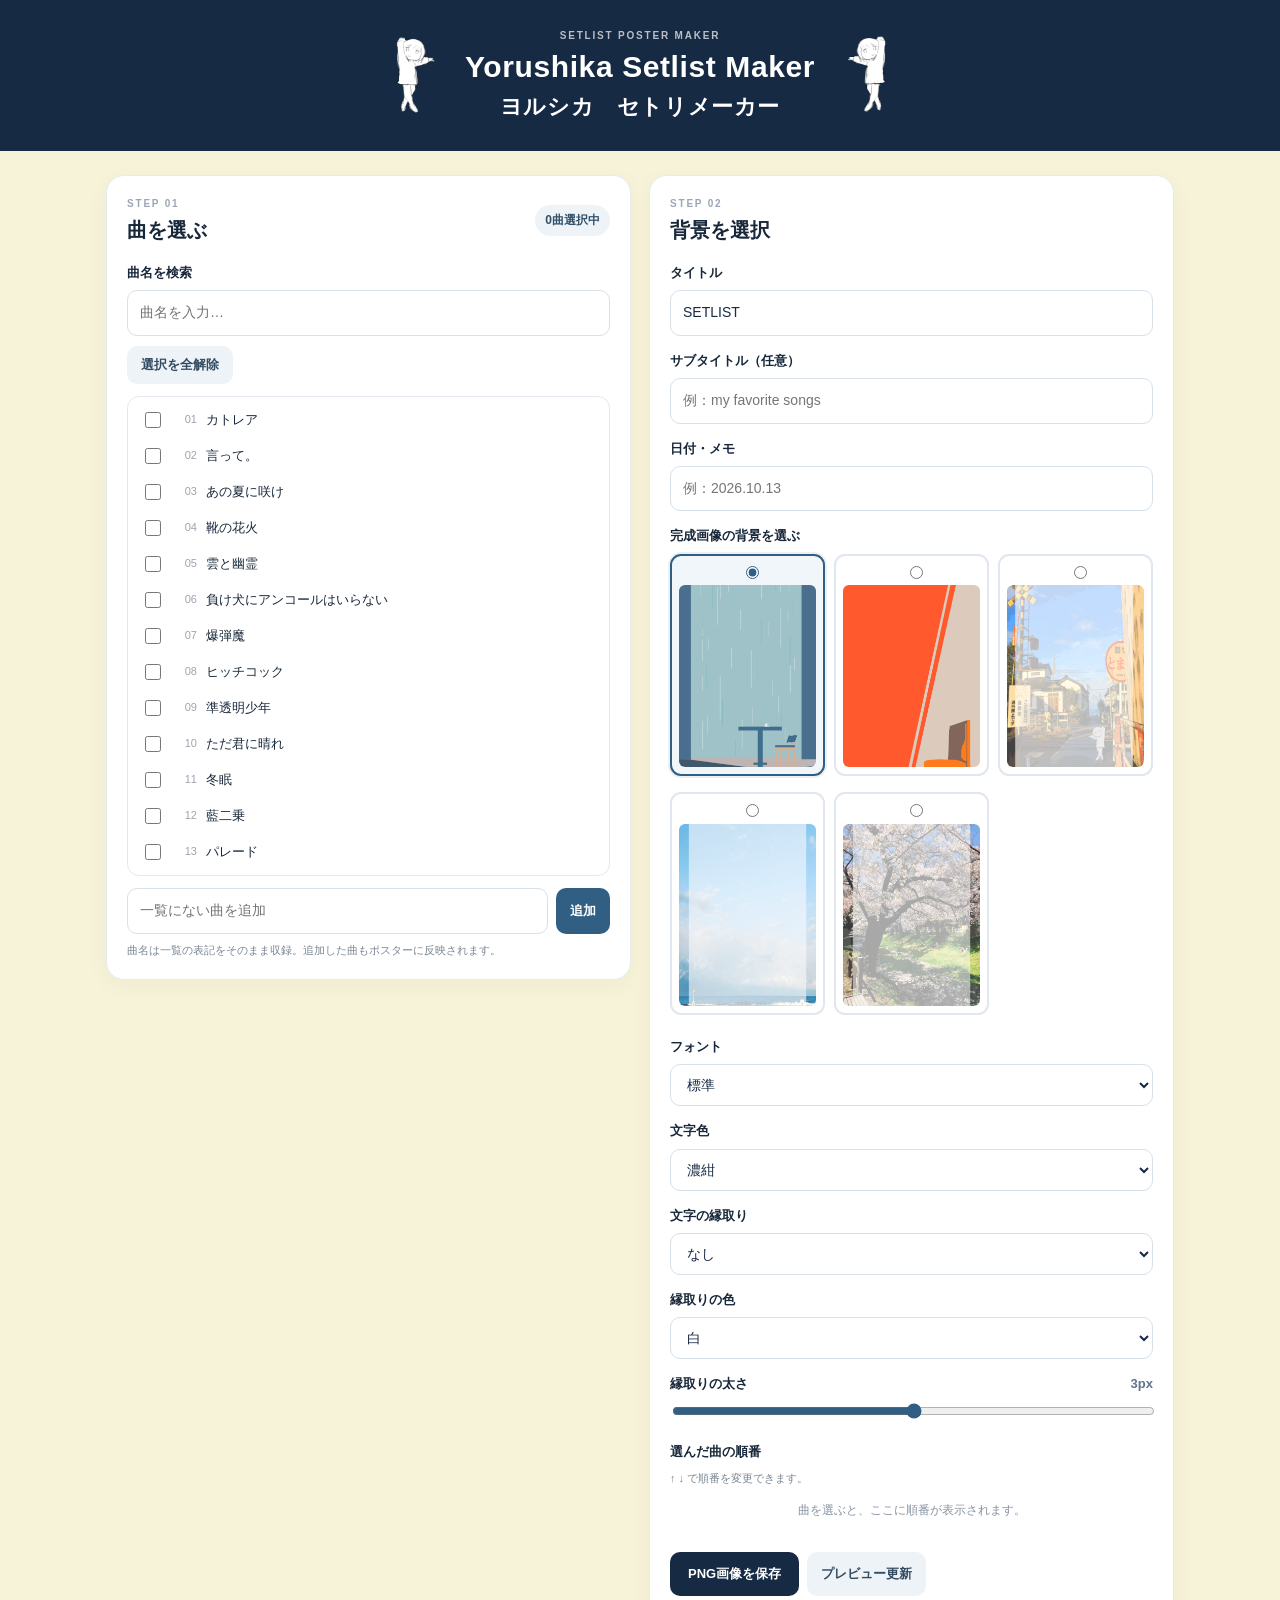
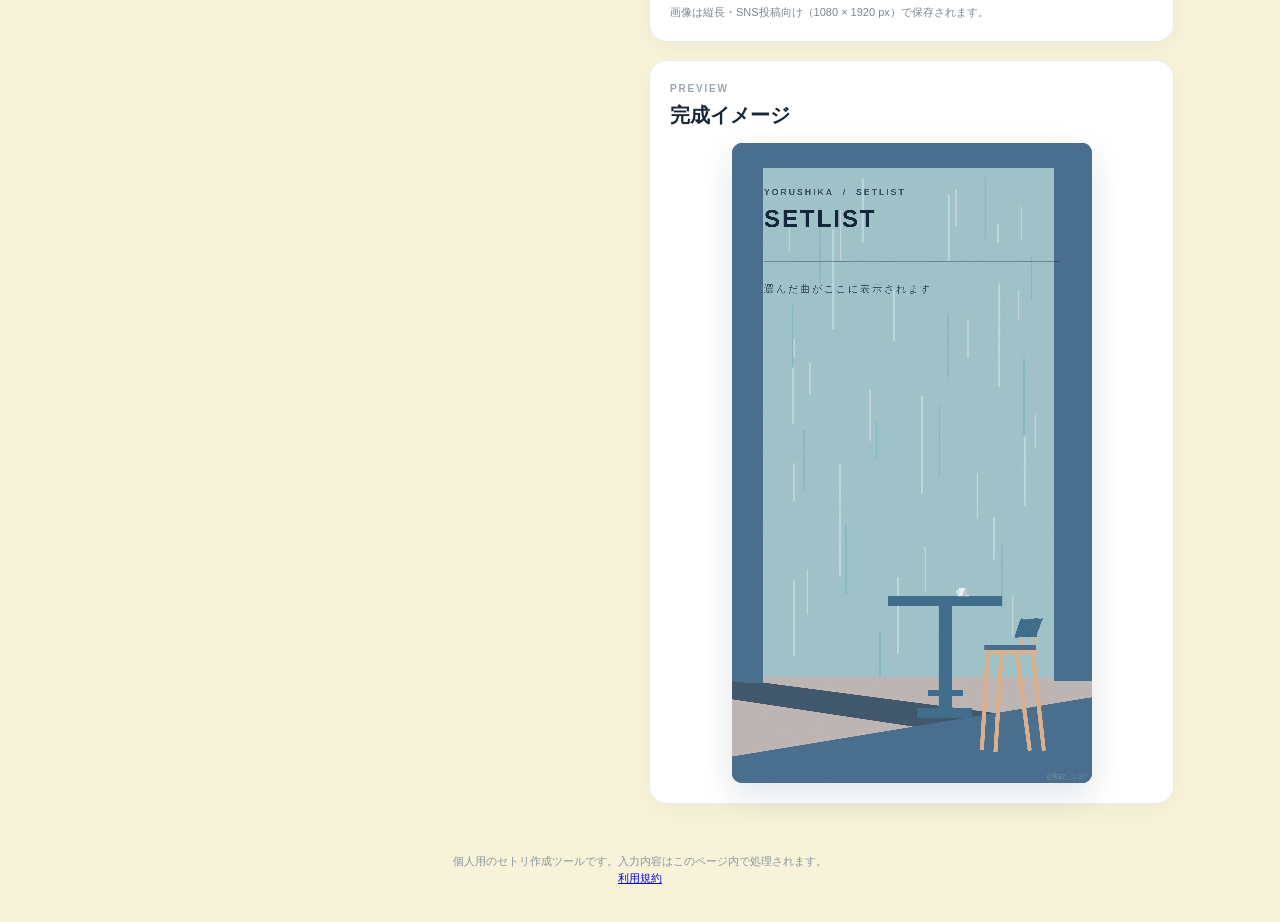
==== commit 7d429a84: "Add files via upload" ====
--- a/index.html
+++ b/index.html
@@ -36,8 +36,8 @@
       <label class="background-option"><input type="radio" name="posterBackground" value="umi"><img src="umi.png" alt="背景4"></label>
       <label class="background-option"><input type="radio" name="posterBackground" value="sakura"><img src="sakura.png" alt="背景5"></label>
     </div></div>
-    <div class="field"><label for="fontFamily">フォント</label><select id="fontFamily"><option value="sans" selected>標準・読みやすい</option><option value="serif">明朝・細字</option><option value="rounded">丸ゴシック</option></select></div>
-    <div class="field"><label for="fontWeight">文字の太さ</label><select id="fontWeight"><option value="normal">細字</option><option value="bold" selected>太字</option></select></div>
+    <div class="field"><label for="fontFamily">フォント</label><select id="fontFamily"><option value="sans" selected>標準</option><option value="serif">明朝</option><option value="rounded">丸ゴシック</option></select></div>
+    
     <div class="field"><label for="textColor">文字色</label><select id="textColor"><option value="dark" selected>濃紺</option><option value="light">白</option><option value="cream">クリーム</option><option value="pink">淡いピンク</option></select></div>
     <div class="field"><label for="outlineEnabled">文字の縁取り</label><select id="outlineEnabled"><option value="on">あり</option><option value="off" selected>なし</option></select></div>
     <div class="field"><label for="outlineColor">縁取りの色</label><select id="outlineColor"><option value="navy">紺色</option><option value="white" selected>白</option><option value="black">黒</option></select></div>
@@ -49,7 +49,7 @@
 
   <section class="preview-section">
     <div class="preview-heading"><div><p class="eyebrow">PREVIEW</p><h2>完成イメージ</h2></div></div>
-    <div class="poster-wrap"><canvas id="poster" width="540" height="960" aria-label="セトリポスターのプレビュー"></canvas></div>
+    <div class="poster-wrap"><canvas id="poster" width="1080" height="1920" aria-label="セトリポスターのプレビュー"></canvas></div>
   </section>
 </main>
 <footer>個人用のセトリ作成ツールです。入力内容はこのページ内で処理されます。<br><a href="terms.html">利用規約</a></footer>
--- a/style.css
+++ b/style.css
@@ -1,3 +1,9 @@
 *{box-sizing:border-box} :root{color-scheme:light;--ink:#18283a;--muted:#6d7887;--line:#e1e7ee;--paper:#fff;--accent:#315f84;--soft:#f2f6f9}body{margin:0;background:#f7f3d8 url("notebook-background.png") center top / 100% auto repeat-y;color:var(--ink);font-family:-apple-system,BlinkMacSystemFont,"Segoe UI","Noto Sans JP",sans-serif;line-height:1.55}body::before{content:"";position:fixed;top:108px;left:0;width:clamp(76px,12vw,132px);aspect-ratio:576/995;background:url("ite-l-top-left.png") left top/100% auto no-repeat;opacity:.78;pointer-events:none;z-index:0}body::after{content:"";position:fixed;right:0;bottom:0;width:clamp(76px,12vw,132px);aspect-ratio:576/995;background:url("ite-r-bottom-right.png") right bottom/100% auto no-repeat;opacity:.78;pointer-events:none;z-index:0}body>.top,body>main,body>footer{position:relative;z-index:1}.top{display:flex;align-items:center;gap:15px;padding:28px max(20px,calc((100vw - 1100px)/2));background:#172a43;color:#fff}.brandmark{display:grid;place-items:center;width:52px;height:52px;flex:none;border:1px solid #7893ab;border-radius:16px;font-size:28px;background:#ffffff12}.eyebrow{font-size:10px;letter-spacing:.18em;font-weight:800;margin:0 0 4px;opacity:.7}.top h1{font-size:clamp(20px,4vw,30px);margin:0;letter-spacing:.02em}.sub{margin:4px 0 0;color:#c7d3df;font-size:13px}main{max-width:1100px;margin:24px auto;padding:0 16px;display:grid;grid-template-columns:minmax(0,1fr) minmax(0,1fr);gap:18px;align-items:start}.panel,.preview-section{background:#fff;border:1px solid #e6ebf0;border-radius:18px;padding:20px;box-shadow:0 6px 24px #1a35500a}.songs-panel{grid-row:span 2}.section-head,.preview-heading{display:flex;justify-content:space-between;align-items:center;gap:10px;margin-bottom:17px}.section-head h2,.preview-heading h2{font-size:20px;margin:0}.section-head .eyebrow,.preview-heading .eyebrow{color:#718095}.count,.preview-note{background:#eef3f7;color:#31516b;border-radius:999px;padding:6px 10px;font-size:12px;font-weight:700;white-space:nowrap}.search-label,.field label{display:block;font-size:13px;font-weight:700;margin:0 0 7px}.field{margin-bottom:15px}.field input,.field select,.search-label+input,.add-row input{width:100%;min-width:0;padding:11px 12px;border:1px solid #d8e0e8;border-radius:10px;background:#fff;color:#172a43;font:inherit;font-size:14px;outline:none}.field input:focus,.field select:focus,input:focus{border-color:#6c94b5;box-shadow:0 0 0 3px #5c8db51a}.quick-actions{display:flex;gap:8px;margin:10px 0 12px}.btn{border:0;border-radius:10px;background:#315f84;color:#fff;padding:10px 14px;font-weight:750;font-size:13px;cursor:pointer;transition:transform .12s,opacity .12s}.btn:hover{opacity:.88}.btn:active{transform:scale(.98)}.btn.light{background:#eef3f7;color:#334b61}.btn.primary{background:#172a43;padding:13px 18px}.song-list{height:480px;overflow:auto;border:1px solid #e3e8ee;border-radius:12px;padding:5px}.song-item{display:flex;align-items:center;gap:9px;padding:7px 8px;border-radius:8px;font-size:13px}.song-item:hover{background:#f5f8fa}.song-item input{accent-color:#315f84;width:16px;height:16px;flex:none}.song-item .num{color:#9aa5b1;font-size:11px;min-width:24px;text-align:right;font-variant-numeric:tabular-nums}.song-item .name{overflow-wrap:anywhere}.add-row{display:flex;gap:8px;margin-top:12px}.add-row input{flex:1}.hint{color:#7b8794;font-size:11px;margin:8px 0 0}.two-col{display:grid;grid-template-columns:1fr 1fr;gap:12px}.field input[type=range]{padding:0;accent-color:#315f84;box-shadow:none;border:0}.field label span{float:right;color:#60758a;font-weight:600}.selected-list{display:flex;flex-direction:column;gap:6px;max-height:290px;overflow:auto}.selected-item{display:flex;align-items:center;gap:7px;border:1px solid #e4e9ef;border-radius:9px;padding:7px 8px;font-size:12px}.selected-item .selected-name{flex:1;min-width:0;overflow-wrap:anywhere}.selected-item .move{border:0;background:#eef3f7;color:#36526b;border-radius:6px;padding:4px 7px;cursor:pointer}.selected-item .remove{border:0;background:#fff0f0;color:#9a4141;border-radius:6px;padding:4px 7px;cursor:pointer}.empty{padding:14px;text-align:center;color:#8793a0;font-size:12px}.export-row{display:flex;gap:8px;flex-wrap:wrap;margin-top:18px}.preview-section{grid-column:2}.preview-heading{margin-bottom:12px}.poster-wrap{max-width:360px;margin:0 auto;border-radius:10px;overflow:hidden;box-shadow:0 12px 35px #0d20301e;background:#182a41}.poster-wrap canvas{display:block;width:100%;height:auto}footer{text-align:center;padding:25px 16px 35px;color:#8a95a1;font-size:11px}@media(max-width:760px){.top{padding:22px 18px}.brandmark{width:44px;height:44px;border-radius:13px}main{grid-template-columns:1fr;margin:14px auto;padding:0 10px;gap:12px}.songs-panel{grid-row:auto}.preview-section{grid-column:1;grid-row:auto}.panel,.preview-section{padding:16px;border-radius:15px}.song-list{height:390px}.two-col{gap:8px}.section-head h2,.preview-heading h2{font-size:18px}.poster-wrap{max-width:330px}}@media(min-width:761px){.songs-panel{position:relative}}.background-options{display:grid;grid-template-columns:repeat(3,minmax(0,1fr));gap:9px}.background-option{display:flex;flex-direction:column;gap:7px;align-items:center;padding:7px;border:2px solid #e1e7ee;border-radius:11px;background:#fff;cursor:pointer;font-size:12px;font-weight:700;color:#41566a}.background-option.selected{border-color:#315f84;background:#f1f6fa;box-shadow:0 0 0 2px #315f8418}.background-option input{accent-color:#315f84}.background-option img{display:block;width:100%;aspect-ratio:3/4;object-fit:cover;border-radius:6px}.background-option span{padding-bottom:2px}@media(max-width:420px){.background-options{grid-template-columns:repeat(2,minmax(0,1fr))}}
 
 .title-decoration{display:block;width:clamp(48px,8vw,92px);height:auto;max-height:100px;object-fit:contain;flex:none}.title-copy{flex:1;min-width:0;text-align:center}.top h1{line-height:1.25}.top h1 span{font-size:.72em}@media(max-width:520px){.top{gap:7px;padding:18px 10px}.title-decoration{width:clamp(35px,10vw,54px);max-height:70px}.top h1{font-size:clamp(16px,4vw,22px)}}
+
+/* タイトル装飾をタイトル文字のすぐ左右に配置 */
+.top{justify-content:center;gap:clamp(4px,1vw,12px)}
+.title-copy{flex:0 1 auto;text-align:center}
+.title-decoration{width:clamp(42px,6vw,72px);max-height:82px}
+@media(max-width:520px){.top{gap:4px}.title-decoration{width:clamp(28px,8vw,42px);max-height:56px}.title-copy{flex:0 1 auto}}
